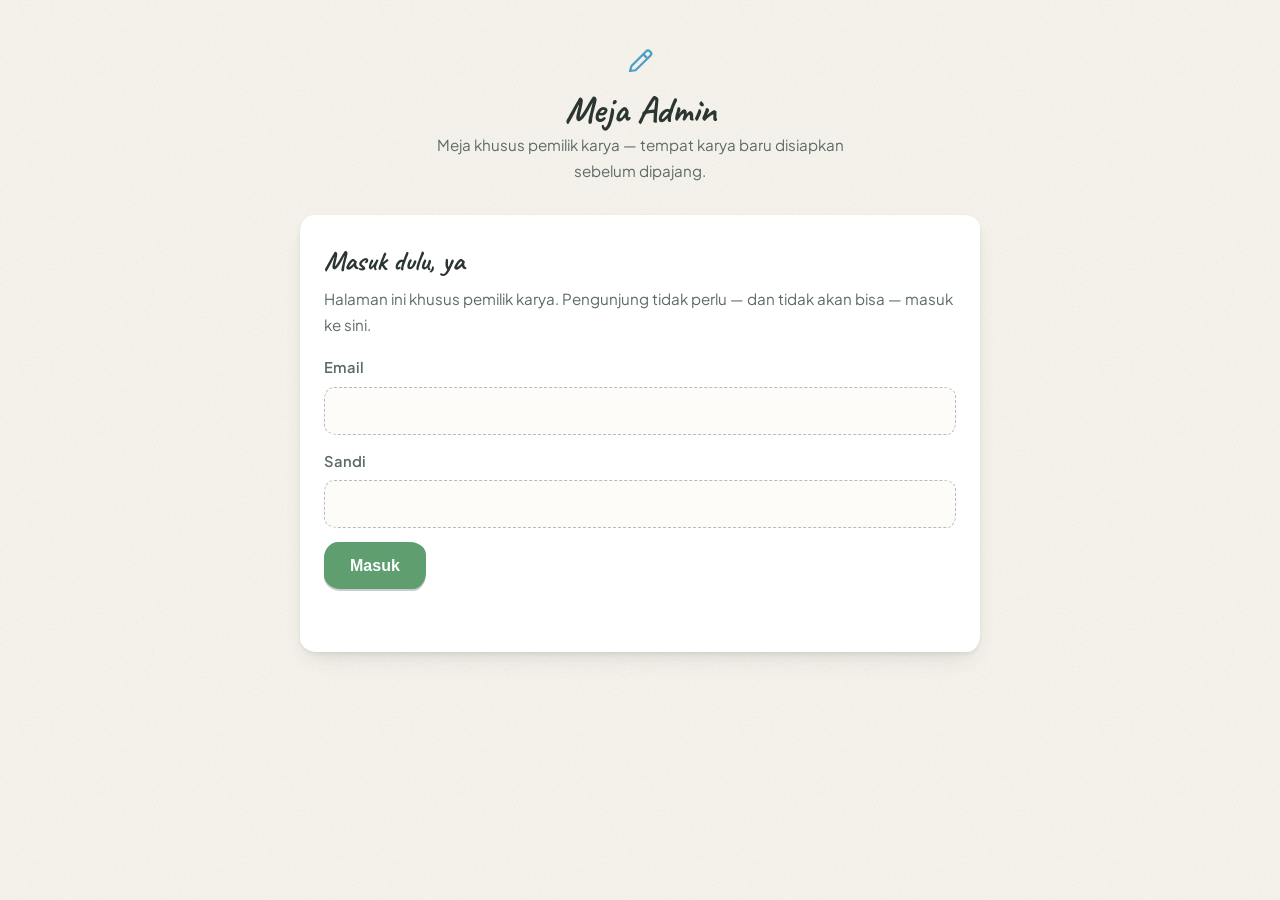
==== admin/index.html @ de089078 "Tambah halaman meja admin untuk menambah karya sendiri" ====
<!DOCTYPE html>
<html lang="id">
<head>
  <meta charset="UTF-8">
  <meta name="viewport" content="width=device-width, initial-scale=1.0">
  <meta name="robots" content="noindex, nofollow">
  <meta name="theme-color" content="#faf7f0">
  <title>Meja Admin — RusianArt</title>

  <link rel="icon" href="data:image/svg+xml,%3Csvg%20xmlns='http://www.w3.org/2000/svg'%20viewBox='0%200%2064%2064'%3E%3Crect%20width='64'%20height='64'%20rx='14'%20fill='%23faf7f0'/%3E%3Ctext%20x='32'%20y='43'%20font-family='cursive'%20font-size='34'%20font-weight='bold'%20fill='%232b3532'%20text-anchor='middle'%3ER%3C/text%3E%3Cpath%20d='M14%2052%20Q32%2046%2050%2052'%20stroke='%235f9e6e'%20stroke-width='4'%20fill='none'%20stroke-linecap='round'/%3E%3C/svg%3E">

  <link rel="preconnect" href="https://fonts.googleapis.com">
  <link rel="preconnect" href="https://fonts.gstatic.com" crossorigin>
  <link href="https://fonts.googleapis.com/css2?family=Caveat:wght@700&family=Plus+Jakarta+Sans:wght@400;600&display=swap" rel="stylesheet">

  <link rel="stylesheet" href="../style.css">
  <link rel="stylesheet" href="admin.css">
</head>
<body>
  <main class="admin">
    <div class="admin-dalam">

      <header class="admin-sampul">
        <svg class="admin-pensil" viewBox="0 0 24 24" aria-hidden="true"><path d="M4 20l1.2-4L17 4.2a2 2 0 0 1 2.8 0l.6.6a2 2 0 0 1 0 2.8L8.4 19.4 4 20z" fill="none" stroke="currentColor" stroke-width="1.8" stroke-linejoin="round"/><path d="M14.5 6.5l3 3" stroke="currentColor" stroke-width="1.8"/></svg>
        <h1>Meja Admin</h1>
        <p class="admin-sub">Meja khusus pemilik karya — tempat karya baru disiapkan sebelum dipajang.</p>
      </header>

      <!-- gudang belum diatur (alamat/kunci masih kosong) -->
      <section class="kartu-admin" id="layar-atur" hidden>
        <h2 class="kertas-judul">Gudang belum dipasang</h2>
        <p>Alamat gudang masih kosong. Isi dua baris <code>GUDANG_URL</code> dan
        <code>GUDANG_KUNCI</code> di berkas <code>admin/admin.js</code> (dan
        <code>script.js</code> untuk galeri), lalu muat ulang halaman ini.
        Langkah lengkapnya ada di <code>PANDUAN-GUDANG.md</code>.</p>
      </section>

      <!-- login -->
      <section class="kartu-admin" id="layar-masuk" hidden>
        <h2 class="kertas-judul">Masuk dulu, ya</h2>
        <p class="admin-tetek">Halaman ini khusus pemilik karya. Pengunjung tidak perlu —
        dan tidak akan bisa — masuk ke sini.</p>
        <form id="form-masuk">
          <label>Email
            <input type="email" id="masuk-email" autocomplete="username" required>
          </label>
          <label>Sandi
            <input type="password" id="masuk-sandi" autocomplete="current-password" required>
          </label>
          <button class="tombol tombol-utama" id="tombol-masuk" type="submit">Masuk</button>
          <p class="admin-status" id="status-masuk" role="status"></p>
        </form>
      </section>

      <!-- isi admin -->
      <section id="layar-admin" hidden>
        <div class="admin-baris-atas">
          <p class="admin-halo" id="admin-halo">Selamat datang kembali 👋</p>
          <button class="tombol-tips" id="tombol-keluar" type="button">Keluar</button>
        </div>

        <div class="kartu-admin kertas-selotip">
          <span class="selotip" aria-hidden="true"></span>
          <h2 class="kertas-judul">Tambah karya baru</h2>
          <form id="form-tambah">
            <label>Foto karya
              <input type="file" id="tambah-foto" accept="image/*" required>
            </label>
            <img id="pratinjau" alt="Pratinjau foto yang dipilih" hidden>
            <label>Judul karya
              <input type="text" id="tambah-judul" maxlength="80" required placeholder="mis. Kucing Barongsai">
            </label>
            <label>Kategori <span class="kecil">(status — boleh pilih saran atau ketik baru)</span>
              <input type="text" id="tambah-kategori" maxlength="40" required list="saran-kategori" placeholder="mis. Arsiran Pensil">
            </label>
            <datalist id="saran-kategori">
              <option value="Sketsa"></option>
              <option value="Ilusi 3D"></option>
              <option value="Lettering"></option>
            </datalist>
            <label>Media <span class="kecil">(boleh dikosongkan)</span>
              <input type="text" id="tambah-media" maxlength="60" placeholder="mis. Pensil di atas kertas">
            </label>
            <label>Coretan tangan <span class="kecil">(boleh dikosongkan)</span>
              <input type="text" id="tambah-coretan" maxlength="80" placeholder="catatan kecil bergaya tulisan biru">
            </label>
            <button class="tombol tombol-utama" id="tombol-unggah" type="submit">Simpan ke galeri</button>
            <p class="admin-status" id="status-tambah" role="status"></p>
          </form>
        </div>

        <div class="admin-baris">
          <h2 class="kertas-judul tanpa-jarak">Karya di gudang <span class="hitung" id="hitung-karya"></span></h2>
          <button class="tombol-tips" id="tombol-seed" type="button">Unggah 7 karya awal</button>
        </div>
        <ul class="daftar-karya" id="daftar-karya"></ul>
        <p class="admin-status" id="status-daftar" role="status"></p>
      </section>

    </div>
  </main>

  <script src="admin.js" defer></script>
</body>
</html>
---- style.css ----
/* =========================================================
   RusianArt — tema "meja gambar"
   Kertas hangat + biru muda + hijau, aksen coretan pensil.
   Mobile-first, ringan: animasi hanya transform & opacity.
   ========================================================= */

:root {
  --kertas: #faf7f0;
  --kertas-2: #eef5ef;      /* panel hijau muda untuk seksi karya */
  --tinta: #2b3532;         /* grafit, bukan hitam pekat */
  --tinta-lembut: #5c6b66;
  --biru: #4a9fc7;
  --biru-muda: #8ed0ee;
  --hijau: #5f9e6e;
  --hijau-muda: #a8d5a2;
  --garis: rgba(43, 53, 50, .14);
  --radius-wobble: 14px 16px 13px 17px / 16px 13px 17px 14px;
  --bayangan-kartu: 0 2px 4px rgba(43, 53, 50, .08), 0 12px 24px -10px rgba(43, 53, 50, .16);
  --grain: url("data:image/svg+xml,%3Csvg xmlns='http://www.w3.org/2000/svg' width='180' height='180'%3E%3Cfilter id='n'%3E%3CfeTurbulence type='fractalNoise' baseFrequency='0.9' numOctaves='2'/%3E%3CfeColorMatrix values='0 0 0 0 0 0 0 0 0 0 0 0 0 0 0 0 0 0 0.05 0'/%3E%3C/filter%3E%3Crect width='180' height='180' filter='url(%23n)'/%3E%3C/svg%3E");
  --doodle: url("data:image/svg+xml,%3Csvg xmlns='http://www.w3.org/2000/svg' width='460' height='460' viewBox='0 0 460 460'%3E%3Cg fill='none' stroke='%232b3532' stroke-opacity='.09' stroke-width='2.5' stroke-linecap='round' stroke-linejoin='round'%3E%3Cpath d='M30 52 Q20 52 20 44 Q20 36 30 36 Q32 28 42 28 Q52 28 55 36 Q65 36 65 44 Q65 52 54 52 Z'/%3E%3Cpath transform='rotate(14 170 80)' d='M170 62 L174.5 73 L186 74 L177 81.5 L180 93 L170 86.5 L160 93 L163 81.5 L154 74 L165.5 73 Z'/%3E%3Cpath d='M328 58 Q334 52 340 58 Q346 66 338 72 Q328 79 322 70 Q316 59 326 52 Q340 44 350 54 Q358 64 350 74'/%3E%3Cg transform='rotate(-18 80 210)'%3E%3Cpath d='M66 232 L86 204 L91 207 L71 235 L65 236 Z'/%3E%3Cpath d='M86 204 L89 200 L94 203 L91 207'/%3E%3Cpath d='M65 236 L61 238 L63 232'/%3E%3C/g%3E%3Cg transform='rotate(12 350 200)'%3E%3Cpath d='M340 164 Q348 168 346 184 L334 184 Q332 168 340 164 Z'/%3E%3Cpath d='M334 184 L330 192 M346 184 L350 192 M338 184 Q341 189 342 184'/%3E%3Ccircle cx='340' cy='174' r='3'/%3E%3C/g%3E%3Cpath d='M154 320 Q162 312 170 320 T186 320 T202 320 T218 320'/%3E%3Ccircle cx='392' cy='316' r='4'/%3E%3Ccircle cx='404' cy='306' r='6'/%3E%3Ccircle cx='414' cy='320' r='3'/%3E%3Cpath transform='rotate(10 260 410)' d='M260 430 Q244 418 252 409 Q258 404 260 410 Q262 404 268 409 Q276 418 260 430 Z'/%3E%3Cpath transform='rotate(6 80 420)' d='M64 432 Q56 432 56 426 Q56 420 64 420 Q65 414 72 414 Q79 414 81 420 Q88 420 88 426 Q88 432 80 432 Z'/%3E%3C/g%3E%3C/svg%3E");
  --cat-air: url("data:image/svg+xml,%3Csvg xmlns='http://www.w3.org/2000/svg' width='900' height='700' viewBox='0 0 900 700'%3E%3Cdefs%3E%3Cfilter id='k' x='-60%25' y='-60%25' width='220%25' height='220%25'%3E%3CfeGaussianBlur stdDeviation='45'/%3E%3C/filter%3E%3C/defs%3E%3Cellipse cx='690' cy='120' rx='210' ry='150' fill='%238ed0ee' opacity='.28' filter='url(%23k)'/%3E%3Cellipse cx='170' cy='560' rx='240' ry='170' fill='%23a8d5a2' opacity='.30' filter='url(%23k)'/%3E%3Cellipse cx='500' cy='420' rx='160' ry='120' fill='%238ed0ee' opacity='.16' filter='url(%23k)'/%3E%3Cellipse cx='780' cy='540' rx='170' ry='130' fill='%23a8d5a2' opacity='.22' filter='url(%23k)'/%3E%3Cellipse cx='420' cy='120' rx='150' ry='110' fill='%23a8d5a2' opacity='.16' filter='url(%23k)'/%3E%3C/svg%3E");
}

/* ---------- dasar ---------- */
* { margin: 0; padding: 0; box-sizing: border-box; }

html {
  scroll-padding-top: 84px;
  overflow-x: clip;
}
@media (prefers-reduced-motion: no-preference) {
  html { scroll-behavior: smooth; }
}

body {
  font-family: "Plus Jakarta Sans", "Segoe UI", system-ui, sans-serif;
  font-size: 1.02rem;
  line-height: 1.75;
  color: var(--tinta);
  background-color: var(--kertas);
  background-image: var(--grain);
  overflow-x: clip;
  -webkit-tap-highlight-color: transparent;
}

img { max-width: 100%; height: auto; }

::selection { background: rgba(142, 208, 238, .45); }

:focus-visible {
  outline: 3px solid var(--biru);
  outline-offset: 2px;
  border-radius: 4px;
}

.skip-link {
  position: absolute;
  left: 12px;
  top: -60px;
  z-index: 100;
  background: var(--tinta);
  color: var(--kertas);
  padding: 10px 16px;
  border-radius: 10px;
  text-decoration: none;
  font-weight: 600;
  transition: top .25s ease;
}
.skip-link:focus { top: 12px; }

/* ---------- tipografi ---------- */
h1, h2, .kicker, .kaki-hati, .drag-hint, .kartu-catatan, .cips li {
  font-family: "Caveat", "Segoe Print", cursive;
}

.kicker {
  display: inline-block;
  font-size: 1.35rem;
  color: var(--biru);
  letter-spacing: .04em;
  margin-bottom: 6px;
}
.kicker-pensil {
  width: 18px;
  height: 18px;
  color: var(--biru);
  vertical-align: -3px;
  margin-right: 4px;
}

.judul-bagian {
  font-size: clamp(2.3rem, 5.5vw, 3.1rem);
  line-height: 1.05;
  margin-bottom: 10px;
}
.judul-bagian.tengah { text-align: center; }

.coret {
  display: block;
  width: min(230px, 60%);
  height: auto;
  margin-top: 4px;
}
.coret-kecil { width: 130px; margin: 2px auto 0; }
.tengah .coret-kecil { margin-inline: auto; }

.coret path {
  stroke-dasharray: 1;
  stroke-dashoffset: 0;
}
html.js .coret path { stroke-dashoffset: 1; }
html.js .coret.muncul path {
  transition: stroke-dashoffset 1s ease .15s;
  stroke-dashoffset: 0;
}

/* ---------- nav ---------- */
.nav {
  position: sticky;
  top: 0;
  z-index: 60;
  background: rgba(250, 247, 240, .94);
  border-bottom: 1px solid transparent;
  transition: box-shadow .3s ease, border-color .3s ease;
}
.nav.gulir {
  box-shadow: 0 2px 16px rgba(43, 53, 50, .09);
  border-color: rgba(43, 53, 50, .06);
}
.nav-dalam {
  max-width: 1080px;
  margin: 0 auto;
  padding: 10px 20px;
  display: flex;
  flex-wrap: wrap;
  align-items: center;
  justify-content: space-between;
  gap: 4px 16px;
}
.logo {
  display: inline-flex;
  align-items: center;
  gap: 9px;
  text-decoration: none;
  color: var(--tinta);
  font-family: "Caveat", cursive;
  font-size: 1.8rem;
  line-height: 1;
  padding: 4px 2px;
}
.logo-pensil { width: 24px; height: 24px; color: var(--hijau); }
.logo span { position: relative; top: -2px; }

.menu {
  display: flex;
  gap: 2px;
  overflow-x: auto;
  max-width: 100%;
  scrollbar-width: none;
}
.menu::-webkit-scrollbar { display: none; }
.menu a {
  white-space: nowrap;
  text-decoration: none;
  color: var(--tinta-lembut);
  font-weight: 600;
  font-size: .95rem;
  padding: .55em .95em;
  border-radius: 10px;
  transition: color .2s ease, background-color .2s ease;
}
.menu a:hover { color: var(--tinta); background: rgba(142, 208, 238, .18); }
.menu a.aktif {
  color: var(--tinta);
  background: rgba(168, 213, 162, .28);
}

/* ---------- tombol ---------- */
.tombol {
  display: inline-flex;
  align-items: center;
  justify-content: center;
  gap: 9px;
  padding: .78em 1.5em;
  border-radius: var(--radius-wobble);
  font-weight: 600;
  font-size: 1rem;
  text-decoration: none;
  color: var(--tinta);
  border: 2px solid var(--tinta);
  background: transparent;
  box-shadow: 0 2px 0 rgba(43, 53, 50, .25);
  transition: transform .2s ease, box-shadow .2s ease, background-color .2s ease;
}
.tombol:hover { transform: translateY(-2px); box-shadow: 0 5px 0 rgba(43, 53, 50, .18); }
.tombol:active { transform: translateY(1px); box-shadow: 0 1px 0 rgba(43, 53, 50, .25); }
.tombol svg { width: 20px; height: 20px; flex: none; }

.tombol-utama {
  background: var(--hijau);
  border-color: var(--hijau);
  color: #fff;
}
.tombol-outline { background: rgba(255, 255, 255, .6); }

.tombol-wa { background: #3fa15c; border-color: #3fa15c; color: #fff; }
.tombol-email { background: var(--biru); border-color: var(--biru); color: #fff; }

/* ---------- hero ---------- */
.hero {
  padding: 40px 20px 56px;
  min-height: min(calc(100svh - 70px), 780px);
  display: grid;
  align-content: center;
  background-color: var(--kertas);
  background-image:
    var(--doodle),
    var(--cat-air),
    var(--grain);
  background-size: 460px 460px, 100% 100%, auto;
  background-position: 0 0, center, 0 0;
  background-repeat: repeat, no-repeat, repeat;
}
.hero-dalam {
  max-width: 1080px;
  margin: 0 auto;
  width: 100%;
  display: grid;
  gap: 20px;
  align-items: center;
}
.hero-teks { text-align: center; }

.hero h1 {
  font-size: clamp(3.6rem, 11vw, 5.8rem);
  line-height: .95;
  letter-spacing: .01em;
}
.coret-nama {
  width: min(240px, 70%);
  margin: 0 auto;
}
.hero-sub {
  font-size: clamp(1.5rem, 3.4vw, 1.9rem);
  color: var(--hijau);
  margin-top: 2px;
}
.hero-intro {
  max-width: 46ch;
  margin: 14px auto 0;
  color: var(--tinta-lembut);
}
.hero-intro strong { color: var(--tinta); }
.hero-aksi {
  display: flex;
  flex-wrap: wrap;
  justify-content: center;
  gap: 12px;
  margin-top: 22px;
}

/* panggung 3D */
.hero-panggung {
  position: relative;
  height: 340px;
  margin-top: 4px;
}
.scene {
  position: absolute;
  inset: 0;
  perspective: 1100px;
  touch-action: pan-y;
  cursor: grab;
}
.scene:active { cursor: grabbing; }
.stage {
  position: absolute;
  inset: 0;
  transform-style: preserve-3d;
  transform: rotateX(9deg) rotateY(-16deg);
}
html.js .stage.aktif-3d { will-change: transform; }

.paper {
  position: absolute;
  left: 50%;
  top: 50%;
  margin: 0;
  transform: translate(-50%, -50%)
             translate3d(var(--x), var(--y), var(--z))
             rotateZ(var(--rz))
             rotateY(var(--ry, 0deg));
}
.paper-isi {
  position: relative;
  display: block;
  background: #fff;
  padding: 7px 7px 18px;
  border-radius: 4px;
  box-shadow: 0 2px 5px rgba(43, 53, 50, .14),
              0 16px 28px -12px rgba(43, 53, 50, .28);
  backface-visibility: hidden;
  animation: apung 5.4s ease-in-out infinite alternate;
  animation-delay: var(--d, 0s);
}
.paper--depan .paper-isi {
  box-shadow: 0 3px 6px rgba(43, 53, 50, .16),
              0 22px 34px -12px rgba(43, 53, 50, .34);
}
.paper-isi img {
  display: block;
  height: var(--h, 170px);
  width: auto;
  max-width: 250px;
  border-radius: 2px;
}
.paper.kosong .paper-isi {
  width: calc(var(--h, 170px) * .8);
  display: grid;
  place-items: center;
  background:
    repeating-linear-gradient(-45deg, #fbfaf6 0 10px, #f2f0e7 10px 20px);
}
.paper.kosong .paper-isi::after {
  content: "foto karya menyusul";
  font-family: "Caveat", cursive;
  font-size: 1.05rem;
  color: var(--tinta-lembut);
  text-align: center;
  padding: 8px;
}

.tape {
  position: absolute;
  top: -9px;
  left: 50%;
  width: 54px;
  height: 18px;
  transform: translateX(-50%) rotate(-2deg);
  background: linear-gradient(rgba(168, 213, 162, .6), rgba(168, 213, 162, .42));
  border-left: 2px dotted rgba(255, 255, 255, .65);
  border-right: 2px dotted rgba(255, 255, 255, .65);
  box-shadow: 0 1px 2px rgba(43, 53, 50, .1);
  backface-visibility: hidden;
  animation: apung 5.4s ease-in-out infinite alternate;
  animation-delay: var(--d, 0s);
}

@keyframes apung {
  from { translate: 0 -5px; }
  to   { translate: 0 6px; }
}

.coret-lantai {
  position: absolute;
  bottom: -6px;
  left: 50%;
  transform: translateX(-50%);
  width: min(300px, 82%);
}

.drag-hint {
  position: absolute;
  bottom: -34px;
  left: 0;
  right: 0;
  display: flex;
  align-items: center;
  justify-content: center;
  gap: 7px;
  font-size: 1.2rem;
  color: var(--tinta-lembut);
  animation: masukHalus .6s ease 2.1s both, kelip 2.4s ease-in-out 2.7s infinite;
  transition: opacity .5s ease;
}
.drag-hint svg { width: 26px; height: 16px; }
.drag-hint.selesai { opacity: 0; pointer-events: none; }

@keyframes kelip {
  0%, 100% { opacity: .55; }
  50% { opacity: 1; }
}

/* ---------- seksi umum ---------- */
section { scroll-margin-top: 70px; }
.bagian-dalam {
  max-width: 1080px;
  margin: 0 auto;
  padding: 64px 20px;
}
.sub-bagian {
  color: var(--tinta-lembut);
  max-width: 52ch;
  margin-bottom: 30px;
}
.sub-bagian.tengah { margin-inline: auto; text-align: center; }

html.js .anim-muncul {
  opacity: 0;
  transform: translateY(16px);
  transition: opacity .65s ease, transform .65s ease;
}
html.js .anim-muncul.muncul {
  opacity: 1;
  transform: none;
}

/* ---------- tentang ---------- */
.tentang-dalam {
  display: grid;
  gap: 40px;
  align-items: center;
}
.tentang-teks p + p { margin-top: 12px; }

.tentang-foto { display: grid; place-items: center; }
.foto-bingkai {
  position: relative;
  background: #fff;
  padding: 10px 10px 14px;
  border-radius: 4px;
  box-shadow: var(--bayangan-kartu);
  transform: rotate(-2.5deg);
  max-width: 340px;
  margin: 10px;
}
.foto-bingkai::before,
.foto-bingkai::after {
  content: "";
  position: absolute;
  top: -10px;
  width: 64px;
  height: 20px;
  background: linear-gradient(rgba(142, 208, 238, .55), rgba(142, 208, 238, .38));
  box-shadow: 0 1px 2px rgba(43, 53, 50, .1);
}
.foto-bingkai::before { left: 14px; transform: rotate(-5deg); }
.foto-bingkai::after { right: 14px; transform: rotate(4deg); }
.foto-bingkai img {
  display: block;
  width: 100%;
  height: auto;
  border-radius: 3px;
}
.foto-bingkai figcaption {
  font-family: "Caveat", cursive;
  font-size: 1.15rem;
  color: var(--tinta-lembut);
  text-align: center;
  padding-top: 9px;
}
.foto-bingkai.foto-kosong { min-height: 380px; }
.foto-bingkai.foto-kosong figcaption { padding-top: 0; }
.foto-bingkai.foto-kosong::after {
  content: "Foto bapak akan ditempel di sini";
  font-family: "Caveat", cursive;
  font-size: 1.3rem;
  color: var(--tinta-lembut);
  position: absolute;
  inset: 14px 10px 44px;
  display: grid;
  place-items: center;
  background: repeating-linear-gradient(-45deg, #fbfaf6 0 12px, #f2f0e7 12px 24px);
  border-radius: 3px;
  padding: 10px;
  text-align: center;
}

.cips {
  list-style: none;
  display: flex;
  flex-wrap: wrap;
  gap: 9px;
  margin-top: 20px;
}
.cips li {
  font-size: 1.25rem;
  color: var(--tinta);
  background: #fff;
  border: 1.6px solid var(--tinta);
  border-radius: 12px 15px 11px 16px / 15px 11px 16px 12px;
  padding: .28em .8em;
  box-shadow: 0 2px 0 rgba(43, 53, 50, .16);
  transform: rotate(-1deg);
}
.cips li:nth-child(2n) { transform: rotate(1.4deg); }
.cips li:nth-child(3) { border-color: var(--biru); color: var(--biru); }
.cips li:nth-child(4) { border-color: var(--hijau); color: var(--hijau); }

/* ---------- karya ---------- */
.karya {
  background-color: var(--kertas-2);
  background-image: radial-gradient(rgba(43, 53, 50, .12) 1.3px, transparent 1.7px);
  background-size: 22px 22px;
  border-top: 2px dashed rgba(43, 53, 50, .16);
  border-bottom: 2px dashed rgba(43, 53, 50, .16);
}

.filter {
  display: flex;
  flex-wrap: wrap;
  justify-content: center;
  gap: 9px;
  margin-bottom: 30px;
}
.filter-btn {
  font-family: "Caveat", cursive;
  font-size: 1.3rem;
  color: var(--tinta-lembut);
  background: #fff;
  border: 1.8px solid rgba(43, 53, 50, .3);
  border-radius: 13px 16px 12px 17px / 16px 12px 17px 13px;
  padding: .18em .85em;
  cursor: pointer;
  transition: background-color .2s ease, color .2s ease, border-color .2s ease, transform .2s ease;
}
.filter-btn:hover { transform: translateY(-1px); border-color: var(--tinta); color: var(--tinta); }
.filter-btn.aktif {
  background: var(--tinta);
  border-color: var(--tinta);
  color: var(--kertas);
}

.galeri {
  display: grid;
  grid-template-columns: repeat(auto-fill, minmax(230px, 1fr));
  gap: 22px;
}
.kartu {
  margin: 0;
  background: #fff;
  border-radius: var(--radius-wobble);
  padding: 10px 10px 12px;
  box-shadow: var(--bayangan-kartu);
  transform: perspective(700px) rotateX(var(--tx, 0deg)) rotateY(var(--ty, 0deg));
  transition: transform .18s ease-out, box-shadow .25s ease;
}
.kartu:hover { box-shadow: 0 4px 8px rgba(43, 53, 50, .1), 0 20px 34px -12px rgba(43, 53, 50, .24); }
.kartu.pindah { display: none; }

.kartu-btn {
  display: block;
  width: 100%;
  border: 0;
  background: none;
  font: inherit;
  color: inherit;
  text-align: left;
  cursor: zoom-in;
  padding: 0;
}
.kartu-gambar {
  display: block;
  aspect-ratio: 4 / 5;
  border-radius: 8px;
  overflow: hidden;
  background: #ecebe2;
}
.kartu-gambar img {
  width: 100%;
  height: 100%;
  object-fit: cover;
  display: block;
  transition: transform .5s ease;
}
.kartu:hover .kartu-gambar img { transform: scale(1.045); }
.kartu.kosong .kartu-gambar { background: repeating-linear-gradient(-45deg, #fbfaf6 0 12px, #f2f0e7 12px 24px); }
.kartu.kosong .kartu-gambar::after {
  content: "foto karya menyusul";
  font-family: "Caveat", cursive;
  font-size: 1.2rem;
  color: var(--tinta-lembut);
  display: grid;
  place-items: center;
  height: 100%;
}

.kartu figcaption { padding: 11px 4px 0; }
.kartu h3 { font-size: 1.02rem; line-height: 1.35; }
.kartu figcaption p {
  font-size: .84rem;
  color: var(--tinta-lembut);
  margin-top: 2px;
}
.kartu-catatan {
  font-family: "Caveat", cursive !important;
  font-size: 1.05rem !important;
  color: var(--biru) !important;
  margin-top: 3px !important;
}

.galeri-kosong {
  text-align: center;
  font-family: "Caveat", cursive;
  font-size: 1.4rem;
  color: var(--tinta-lembut);
  padding: 20px 0 6px;
}

/* ---------- kontak ---------- */
.kontak {
  background-color: var(--kertas);
  background-image:
    var(--cat-air),
    var(--grain);
  background-size: 130% auto, auto;
  background-position: center 90%, 0 0;
  background-repeat: no-repeat, repeat;
}
.tengah-kontak { max-width: 660px; text-align: center; }
.tengah-kontak .judul-bagian { text-align: center; }
.kontak-aksi {
  display: grid;
  gap: 12px;
  margin: 8px auto 0;
  max-width: 360px;
}
.kontak-item .tombol {
  width: 100%;
  justify-content: center;
}
.kontak-item {
  display: grid;
  justify-items: center;
  gap: 6px;
}
.kontak-nilai {
  font-size: .84rem;
  font-weight: 600;
  color: var(--tinta-lembut);
}

/* ---------- footer ---------- */
.kaki {
  border-top: 2px dashed rgba(43, 53, 50, .16);
  padding: 30px 20px 36px;
  text-align: center;
  font-size: .9rem;
  color: var(--tinta-lembut);
}
.kaki-hati {
  font-size: 1.35rem;
  color: var(--hijau);
  margin-top: 4px;
}

/* ---------- lightbox ---------- */
.lightbox {
  border: 0;
  background: transparent;
  padding: 0;
  max-width: 94vw;
  max-height: 92vh;
}
.lightbox::backdrop { background: rgba(30, 38, 35, .62); }
.lightbox[open] .lb-isi { animation: lbMuncul .28s ease; }
@keyframes lbMuncul {
  from { opacity: 0; transform: scale(.94); }
  to { opacity: 1; transform: none; }
}
.lb-isi {
  position: relative;
  background: var(--kertas);
  background-image: var(--grain);
  padding: 12px 12px 14px;
  border-radius: 14px;
  box-shadow: 0 30px 60px -20px rgba(0, 0, 0, .5);
}
.lb-isi img {
  display: block;
  width: auto;
  height: auto;
  max-width: min(88vw, 860px);
  max-height: 70vh;
  border-radius: 6px;
}
.lb-cap {
  padding-top: 10px;
  font-size: .92rem;
  color: var(--tinta-lembut);
}
.lb-cap strong { color: var(--tinta); font-size: 1.02rem; }
.lb-cap span { display: block; }
.lb-tutup {
  position: absolute;
  top: -14px;
  right: -14px;
  width: 40px;
  height: 40px;
  border-radius: 50%;
  border: 0;
  background: var(--tinta);
  color: var(--kertas);
  cursor: pointer;
  display: grid;
  place-items: center;
  box-shadow: 0 4px 12px rgba(0, 0, 0, .3);
}
.lb-tutup svg { width: 18px; height: 18px; }

/* ---------- responsif ---------- */
@media (min-width: 641px) {
  .hero-panggung { height: 440px; }
  .stage { scale: .8; }
}

@media (max-width: 640px) {
  .paper--sembunyi { display: none; }
  .stage { scale: .62; }
  .drag-hint { bottom: -30px; font-size: 1.05rem; }
  .menu {
    width: 100%;
    order: 2;
    justify-content: flex-start;
  }
  .bagian-dalam { padding: 52px 20px; }
}

@media (min-width: 761px) {
  .hero-dalam { grid-template-columns: 1.05fr .95fr; }
  .hero-teks { text-align: left; }
  .coret-nama { margin: 0; }
  .hero-intro { margin-left: 0; }
  .hero-aksi { justify-content: flex-start; }
  .tentang-dalam { grid-template-columns: .85fr 1.15fr; gap: 56px; }
  .kontak-aksi {
    grid-template-columns: repeat(3, auto);
    justify-content: center;
  }
  .kontak-item .tombol { width: auto; }
}

@media (min-width: 1001px) {
  .stage { scale: .92; }
  .hero-panggung { height: 520px; }
}

/* content-visibility: seksi bawah dimuat saat mendekat, hemat memori */
.tentang, .karya, .kontak {
  content-visibility: auto;
  contain-intrinsic-size: auto 640px;
}

/* ---------- mode hemat (HP lemot, otomatis dari JS) ---------- */
html.mode-hemat .paper--sembunyi { display: none; }
html.mode-hemat .paper-isi,
html.mode-hemat .tape,
html.mode-hemat .drag-hint {
  animation: none;
}
html.mode-hemat .stage { transform: rotateX(10deg) rotateY(-14deg); }

/* ---------- hormati preferensi gerak minim ---------- */
@media (prefers-reduced-motion: reduce) {
  *, *::before, *::after {
    animation-duration: .01ms !important;
    animation-iteration-count: 1 !important;
    transition-duration: .01ms !important;
  }
  html.js .anim-muncul { opacity: 1; transform: none; }
  html.js .coret path { stroke-dashoffset: 0; }
  .drag-hint { display: none; }
}

/* =========================================================
   LAYAR PEMBUKA — pensil menulis "RusianArt"
   Koreografi murni CSS: bila animasi dimatikan (mode hemat /
   gerak minim), semua elemen otomatis langsung terlihat,
   karena kondisi tersembunyi hanya ada di dalam keyframes.
   ========================================================= */
#pembuka {
  position: fixed;
  inset: 0;
  z-index: 100;
  background-color: var(--kertas);
  background-image: var(--doodle), var(--grain);
  display: grid;
  place-items: center;
  cursor: pointer;
  animation: pembukaTutup .68s cubic-bezier(.75, 0, .25, 1) 1.38s forwards;
}
.pembuka-kertas {
  text-align: center;
  animation: munculLembut .35s ease both;
}
.pembuka-tulis {
  width: min(300px, 74vw);
  height: auto;
  overflow: visible;
}
.pembuka-tulis path {
  fill: none;
  stroke: var(--tinta);
  stroke-width: 3.4;
  stroke-linecap: round;
  stroke-linejoin: round;
  stroke-dasharray: 1;
  stroke-dashoffset: 1;
  opacity: .88;
  animation: tulisHuruf .3s ease forwards;
}
/* jeda antar goresan — terasa ditulis huruf per huruf */
.pembuka-tulis path:nth-child(1)  { animation-delay: .20s; }
.pembuka-tulis path:nth-child(2)  { animation-delay: .26s; }
.pembuka-tulis path:nth-child(3)  { animation-delay: .32s; }
.pembuka-tulis path:nth-child(4)  { animation-delay: .38s; }
.pembuka-tulis path:nth-child(5)  { animation-delay: .44s; }
.pembuka-tulis path:nth-child(6)  { animation-delay: .50s; }
.pembuka-tulis path:nth-child(7)  { animation-delay: .56s; }
.pembuka-tulis path:nth-child(8)  { animation-delay: .62s; }
.pembuka-tulis path:nth-child(9)  { animation-delay: .68s; }
.pembuka-tulis path:nth-child(10) { animation-delay: .74s; }
.pembuka-tulis path:nth-child(11) { animation-delay: .80s; }
.pembuka-tulis path:nth-child(12) { animation-delay: .86s; }

.pembuka-pensil {
  width: 26px;
  height: 26px;
  color: var(--tinta);
  margin: 12px auto 0;
  animation: pensilNulis .9s ease-in-out .2s, pensilAngkat .45s ease 1.12s forwards;
}
.pembuka-teks {
  font-family: "Caveat", cursive;
  font-size: 1.3rem;
  color: var(--tinta-lembut);
  margin-top: 6px;
  animation: munculLembut .4s ease .95s both;
}

@keyframes tulisHuruf { to { stroke-dashoffset: 0; } }
@keyframes munculLembut { from { opacity: 0; translate: 0 14px; } }
@keyframes pembukaTutup { to { translate: 0 -102%; } }
@keyframes pensilNulis {
  0%, 100% { rotate: -6deg; }
  30% { rotate: 6deg; }
  65% { rotate: -3deg; }
}
@keyframes pensilAngkat {
  to { translate: 0 -34px; rotate: -30deg; opacity: 0; }
}

/* ---------- masuk berjenjang setelah pembuka terangkat ---------- */
.hero-teks > * {
  animation: masukHalus .65s cubic-bezier(.2, .7, .3, 1) both;
}
.hero-teks > *:nth-child(1) { animation-delay: 1.45s; }
.hero-teks > *:nth-child(2) { animation-delay: 1.51s; }
.hero-teks > *:nth-child(3) { animation-delay: 1.57s; }
.hero-teks > *:nth-child(4) { animation-delay: 1.65s; }
.hero-teks > *:nth-child(5) { animation-delay: 1.75s; }
/* huruf "RusianArt" di judul digambar belakangan, serasi dengan cascade */
html.js .coret-nama.muncul path { transition-delay: 1.7s; }

.paper {
  animation: kertasMasuk .72s cubic-bezier(.25, .8, .35, 1) both;
}
/* kartu terdekat (lettering) dulu, lalu sisanya bergiliran */
.stage .paper:nth-child(7) { animation-delay: 1.52s; }
.stage .paper:nth-child(1) { animation-delay: 1.60s; }
.stage .paper:nth-child(2) { animation-delay: 1.68s; }
.stage .paper:nth-child(3) { animation-delay: 1.76s; }
.stage .paper:nth-child(4) { animation-delay: 1.84s; }
.stage .paper:nth-child(5) { animation-delay: 1.92s; }
.stage .paper:nth-child(6) { animation-delay: 2.00s; }

@keyframes masukHalus {
  from { opacity: 0; translate: 0 22px; }
}
@keyframes kertasMasuk {
  from { opacity: 0; translate: 0 36px; }
}

/* ---------- lewati pembuka (klik / HP lemot) ---------- */
html.lompati-pembuka #pembuka { display: none; }
html.lompati-pembuka .hero-teks > *,
html.lompati-pembuka .paper,
html.lompati-pembuka .drag-hint,
html.lompati-pembuka .pembuka-kertas {
  animation-duration: .01ms !important;
  animation-delay: 0s !important;
}
html.lompati-pembuka .coret path { transition-delay: 0s !important; }

/* kunci gulir selama koreografi (dilepas JS; tanpa JS: bebas gulir) */
html.kunci body { overflow: hidden; }

@media (prefers-reduced-motion: reduce) {
  #pembuka { display: none; }
}
---- admin/admin.css ----
/* =========================================================
   Meja Admin — tema sama dengan website (kertas buku gambar)
   Warna & font dipinjam dari ../style.css
   ========================================================= */

.admin {
  padding: 46px 20px 80px;
  min-height: 100vh;
}
.admin-dalam {
  max-width: 680px;
  margin: 0 auto;
}

/* ---------- sampul ---------- */
.admin-sampul {
  text-align: center;
  margin-bottom: 30px;
}
.admin-pensil {
  width: 30px;
  height: 30px;
  color: var(--biru);
}
.admin-sampul h1 {
  font-family: "Caveat", cursive;
  font-size: 2.35rem;
  line-height: 1.2;
  margin-top: 2px;
}
.admin-sub {
  color: var(--tinta-lembut);
  font-size: .95rem;
  max-width: 420px;
  margin: 0 auto;
}

/* ---------- kartu kertas ---------- */
.kartu-admin {
  position: relative;
  background: #fff;
  border-radius: var(--radius-wobble);
  box-shadow: var(--bayangan-kartu);
  padding: 28px 24px 30px;
  margin-bottom: 26px;
}
.kartu-admin p {
  color: var(--tinta-lembut);
  font-size: .95rem;
}
.kertas-selotip::before {
  content: "";
  position: absolute;
  top: -10px;
  left: 50%;
  translate: -50% 0;
  width: 92px;
  height: 26px;
  background: rgba(168, 213, 162, .45);
  border-left: 2px dashed rgba(255, 255, 255, .6);
  border-right: 2px dashed rgba(255, 255, 255, .6);
  rotate: -2deg;
}
.kertas-judul {
  font-family: "Caveat", cursive;
  font-size: 1.75rem;
  line-height: 1.25;
  margin-bottom: 8px;
}
.kertas-judul.tanpa-jarak { margin-bottom: 0; }
.admin-tetek { margin-bottom: 16px; }
.admin-tetek code, .kartu-admin code {
  background: var(--kertas-2);
  border-radius: 6px;
  padding: 1px 6px;
  font-size: .85em;
}

/* ---------- form ---------- */
#form-masuk label,
#form-tambah label {
  display: grid;
  gap: 6px;
  font-weight: 600;
  font-size: .92rem;
  color: var(--tinta-lembut);
  margin-bottom: 14px;
}
#form-masuk input,
#form-tambah input {
  font: inherit;
  color: var(--tinta);
  background: #fdfcf8;
  border: 1.8px dashed rgba(43, 53, 50, .32);
  border-radius: 10px 12px 9px 13px / 12px 9px 13px 10px;
  padding: 10px 14px;
  width: 100%;
}
#form-masuk input:focus,
#form-tambah input:focus {
  outline: none;
  border-style: solid;
  border-color: var(--biru);
  background: #fff;
}
#form-tambah input[type="file"] {
  padding: 9px 10px;
  background: #fff;
}
.admin-status {
  font-family: "Caveat", cursive;
  font-size: 1.22rem;
  color: var(--hijau);
  min-height: 1.5em;
  margin-top: 10px;
}
.admin-status.gagal { color: #b6543f; }
#pratinjau {
  display: block;
  width: 130px;
  max-height: 130px;
  object-fit: cover;
  border-radius: 10px;
  box-shadow: var(--bayangan-kartu);
  margin: 0 0 16px;
}

/* ---------- baris atas & daftar ---------- */
.admin-baris-atas,
.admin-baris {
  display: flex;
  align-items: center;
  justify-content: space-between;
  gap: 12px;
  margin: 0 2px 14px;
}
.admin-halo {
  font-family: "Caveat", cursive;
  font-size: 1.35rem;
  color: var(--tinta-lembut);
}
.hitung {
  color: var(--tinta-lembut);
  font-size: 1.15rem;
}

.tombol-tips {
  font-family: "Caveat", cursive;
  font-size: 1.22rem;
  color: var(--tinta-lembut);
  background: #fff;
  border: 1.8px dashed rgba(43, 53, 50, .35);
  border-radius: 12px 15px 11px 16px / 15px 11px 16px 12px;
  padding: .22em .8em;
  cursor: pointer;
  transition: color .2s ease, border-color .2s ease, transform .2s ease;
  flex-shrink: 0;
}
.tombol-tips:hover {
  color: var(--tinta);
  border-color: var(--tinta);
  transform: translateY(-1px);
}
.tombol-tips:disabled {
  opacity: .5;
  cursor: wait;
  transform: none;
}

.daftar-karya {
  list-style: none;
  display: grid;
  gap: 10px;
}
.baris-karya {
  display: grid;
  grid-template-columns: 56px 1fr auto;
  gap: 12px;
  align-items: center;
  background: #fff;
  border-radius: var(--radius-wobble);
  box-shadow: var(--bayangan-kartu);
  padding: 8px 12px 8px 8px;
}
.baris-karya img {
  width: 56px;
  height: 56px;
  object-fit: cover;
  border-radius: 9px;
  background: var(--kertas-2);
}
.bk-teks { min-width: 0; }
.bk-teks b {
  display: block;
  font-size: .95rem;
  line-height: 1.35;
  overflow: hidden;
  text-overflow: ellipsis;
  white-space: nowrap;
}
.bk-teks span {
  font-size: .8rem;
  color: var(--tinta-lembut);
}
.tombol-hapus {
  border: 0;
  background: none;
  font-family: "Caveat", cursive;
  font-size: 1.18rem;
  color: #b6543f;
  cursor: pointer;
  padding: 8px 10px;
  border-radius: 10px;
  transition: background-color .2s ease;
  flex-shrink: 0;
}
.tombol-hapus:hover { background: rgba(182, 84, 63, .09); }

@media (max-width: 480px) {
  .kartu-admin { padding: 22px 16px 24px; }
  .baris-karya { grid-template-columns: 46px 1fr auto; }
  .baris-karya img { width: 46px; height: 46px; }
  .admin-baris, .admin-baris-atas { flex-wrap: wrap; }
}
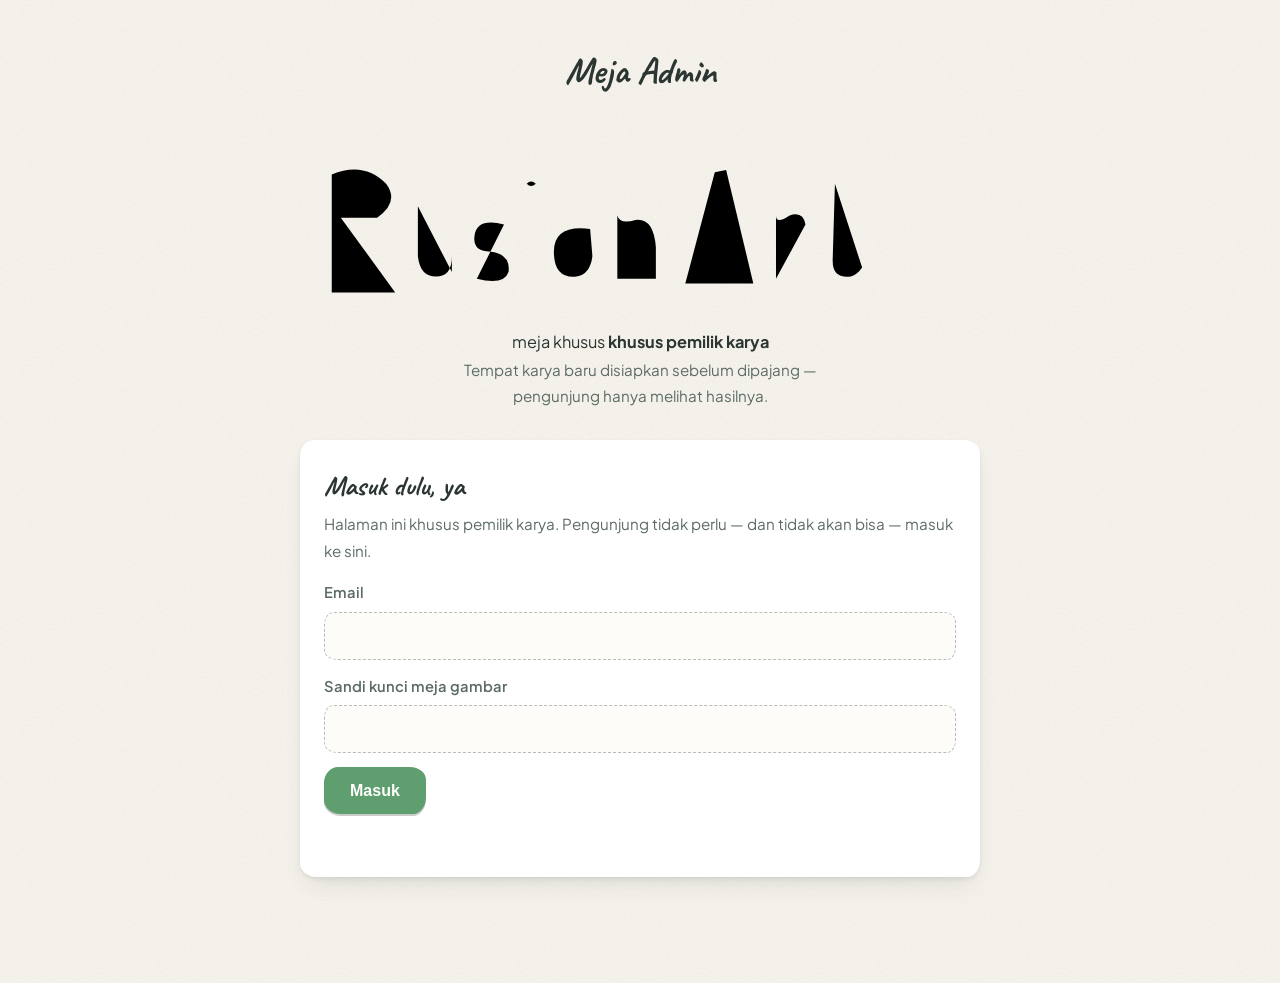
==== commit ffc44bfc: "Hiasi halaman admin: tanda tangan, stempel, stiker, catatan margin, dan dialog konfirmasi" ====
--- a/admin/index.html
+++ b/admin/index.html
@@ -21,9 +21,26 @@
     <div class="admin-dalam">
 
       <header class="admin-sampul">
-        <svg class="admin-pensil" viewBox="0 0 24 24" aria-hidden="true"><path d="M4 20l1.2-4L17 4.2a2 2 0 0 1 2.8 0l.6.6a2 2 0 0 1 0 2.8L8.4 19.4 4 20z" fill="none" stroke="currentColor" stroke-width="1.8" stroke-linejoin="round"/><path d="M14.5 6.5l3 3" stroke="currentColor" stroke-width="1.8"/></svg>
-        <h1>Meja Admin</h1>
-        <p class="admin-sub">Meja khusus pemilik karya — tempat karya baru disiapkan sebelum dipajang.</p>
+        <h1 class="tersembunyi">Meja Admin</h1>
+        <svg class="admin-ttd" viewBox="0 0 300 100" aria-hidden="true">
+          <path pathLength="1" d="M14 88 L14 36 Q28 30 38 40 Q44 48 34 55 L18 55 L42 88"/>
+          <path pathLength="1" d="M52 50 L52 72 Q53 81 60 81 Q67 81 67 72 L67 50 L67 79"/>
+          <path pathLength="1" d="M90 58 Q78 55 77 63 Q76 70 84 70 Q93 71 92 79 Q90 85 78 82"/>
+          <path pathLength="1" d="M102 52 L101 82"/>
+          <path pathLength="1" d="M100 40 Q102 38 104 40 Q102 42 100 40"/>
+          <path pathLength="1" d="M128 60 Q112 58 112 70 Q112 82 122 81 Q128 80 129 72 L128 60 L128 80"/>
+          <path pathLength="1" d="M140 82 L140 54 Q141 58 148 56 Q156 55 157 68 L157 82"/>
+          <path pathLength="1" d="M170 84 L183 35 L188 34 L200 84"/>
+          <path pathLength="1" d="M177 66 L194 65"/>
+          <path pathLength="1" d="M210 82 L210 54 Q210 58 216 54 Q222 52 223 58"/>
+          <path pathLength="1" d="M236 40 L235 74 Q235 82 243 81 Q246 80 248 77"/>
+          <path pathLength="1" d="M228 52 L246 50"/>
+        </svg>
+        <div class="stempel" aria-hidden="true">
+          <span>meja khusus</span>
+          <strong>khusus pemilik karya</strong>
+        </div>
+        <p class="admin-sub">Tempat karya baru disiapkan sebelum dipajang — pengunjung hanya melihat hasilnya.</p>
       </header>
 
       <!-- gudang belum diatur (alamat/kunci masih kosong) -->
@@ -44,7 +61,8 @@
           <label>Email
             <input type="email" id="masuk-email" autocomplete="username" required>
           </label>
-          <label>Sandi
+          <label>
+            <span class="label-baris">Sandi <span class="catatan-margin">kunci meja gambar</span></span>
             <input type="password" id="masuk-sandi" autocomplete="current-password" required>
           </label>
           <button class="tombol tombol-utama" id="tombol-masuk" type="submit">Masuk</button>
@@ -54,6 +72,10 @@
 
       <!-- isi admin -->
       <section id="layar-admin" hidden>
+        <div class="stiker-jalur">
+          <span class="stiker stiker-hijau" id="stiker-jumlah">memuat…</span>
+          <span class="stiker stiker-biru" id="stiker-terakhir" hidden></span>
+        </div>
         <div class="admin-baris-atas">
           <p class="admin-halo" id="admin-halo">Selamat datang kembali 👋</p>
           <button class="tombol-tips" id="tombol-keluar" type="button">Keluar</button>
@@ -63,14 +85,17 @@
           <span class="selotip" aria-hidden="true"></span>
           <h2 class="kertas-judul">Tambah karya baru</h2>
           <form id="form-tambah">
-            <label>Foto karya
+            <label>
+              <span class="label-baris">Foto karya <span class="catatan-margin">tempel fotonya di sini <svg class="panah" viewBox="0 0 26 14" aria-hidden="true"><path d="M24 2 Q10 3 5 10 M5 10 l6.5 -2.5 M5 10 l1.5 -6" fill="none" stroke="currentColor" stroke-width="2" stroke-linecap="round" stroke-linejoin="round"/></svg></span></span>
               <input type="file" id="tambah-foto" accept="image/*" required>
             </label>
             <img id="pratinjau" alt="Pratinjau foto yang dipilih" hidden>
-            <label>Judul karya
+            <label>
+              <span class="label-baris">Judul karya <span class="catatan-margin">kasih judul yang hangat</span></span>
               <input type="text" id="tambah-judul" maxlength="80" required placeholder="mis. Kucing Barongsai">
             </label>
-            <label>Kategori <span class="kecil">(status — boleh pilih saran atau ketik baru)</span>
+            <label>
+              <span class="label-baris">Kategori <span class="catatan-margin">status — bebas ketik baru!</span></span>
               <input type="text" id="tambah-kategori" maxlength="40" required list="saran-kategori" placeholder="mis. Arsiran Pensil">
             </label>
             <datalist id="saran-kategori">
@@ -78,10 +103,12 @@
               <option value="Ilusi 3D"></option>
               <option value="Lettering"></option>
             </datalist>
-            <label>Media <span class="kecil">(boleh dikosongkan)</span>
+            <label>
+              <span class="label-baris">Media <span class="catatan-margin">detail bahan — boleh kosong</span></span>
               <input type="text" id="tambah-media" maxlength="60" placeholder="mis. Pensil di atas kertas">
             </label>
-            <label>Coretan tangan <span class="kecil">(boleh dikosongkan)</span>
+            <label>
+              <span class="label-baris">Coretan tangan <span class="catatan-margin">tulisan biru kecil — boleh kosong</span></span>
               <input type="text" id="tambah-coretan" maxlength="80" placeholder="catatan kecil bergaya tulisan biru">
             </label>
             <button class="tombol tombol-utama" id="tombol-unggah" type="submit">Simpan ke galeri</button>
@@ -93,13 +120,41 @@
           <h2 class="kertas-judul tanpa-jarak">Karya di gudang <span class="hitung" id="hitung-karya"></span></h2>
           <button class="tombol-tips" id="tombol-seed" type="button">Unggah 7 karya awal</button>
         </div>
+        <p class="peringatan-seed" id="peringatan-seed" hidden>Galeri pengunjung saat ini menampilkan karya gudang saja — unggah 7 karya awal supaya karya lama ikut tampil.</p>
         <ul class="daftar-karya" id="daftar-karya"></ul>
+        <div class="meja-kosong" id="meja-kosong" hidden>
+          <svg viewBox="0 0 120 92" aria-hidden="true">
+            <g fill="none" stroke="#2b3532" stroke-width="2.5" stroke-linecap="round" stroke-linejoin="round">
+              <path d="M60 16 L36 86 M60 16 L84 86 M60 22 L60 44"/>
+              <path d="M54 10 Q60 4 66 10"/>
+              <path d="M28 86 L44 86 M76 86 L92 86"/>
+            </g>
+            <path d="M40 24 L80 20 L82 54 L42 58 Z M46 58 L76 56" fill="none" stroke="#4a9fc7" stroke-width="2.5" stroke-linecap="round" stroke-linejoin="round"/>
+            <path d="M52 46 Q56 36 60 46 M66 42 Q69 36 72 42" fill="none" stroke="#5f9e6e" stroke-width="2.5" stroke-linecap="round"/>
+          </svg>
+          <p>meja masih terlalu rapi… mulai menggambar!</p>
+        </div>
         <p class="admin-status" id="status-daftar" role="status"></p>
       </section>
 
     </div>
   </main>
 
+  <dialog id="dialog-konfirmasi" class="dialog-konfirmasi" aria-label="Pertanyaan konfirmasi">
+    <div class="dk-isi">
+      <svg class="dk-gambar" viewBox="0 0 40 40" aria-hidden="true">
+        <circle cx="20" cy="20" r="16.5" fill="none" stroke="#b6543f" stroke-width="2.4" stroke-dasharray="4 5" stroke-linecap="round"/>
+        <path d="M20 11 v11" fill="none" stroke="#b6543f" stroke-width="3" stroke-linecap="round"/>
+        <circle cx="20" cy="27.5" r="1.9" fill="#b6543f"/>
+      </svg>
+      <p class="dk-teks" id="dkTeks"></p>
+      <div class="dk-aksi">
+        <button class="tombol tombol-bahaya" id="dkYa" type="button">Ya, lanjut</button>
+        <button class="tombol-tips" id="dkTidak" type="button">Batal</button>
+      </div>
+    </div>
+  </dialog>
+
   <script src="admin.js" defer></script>
 </body>
 </html>
